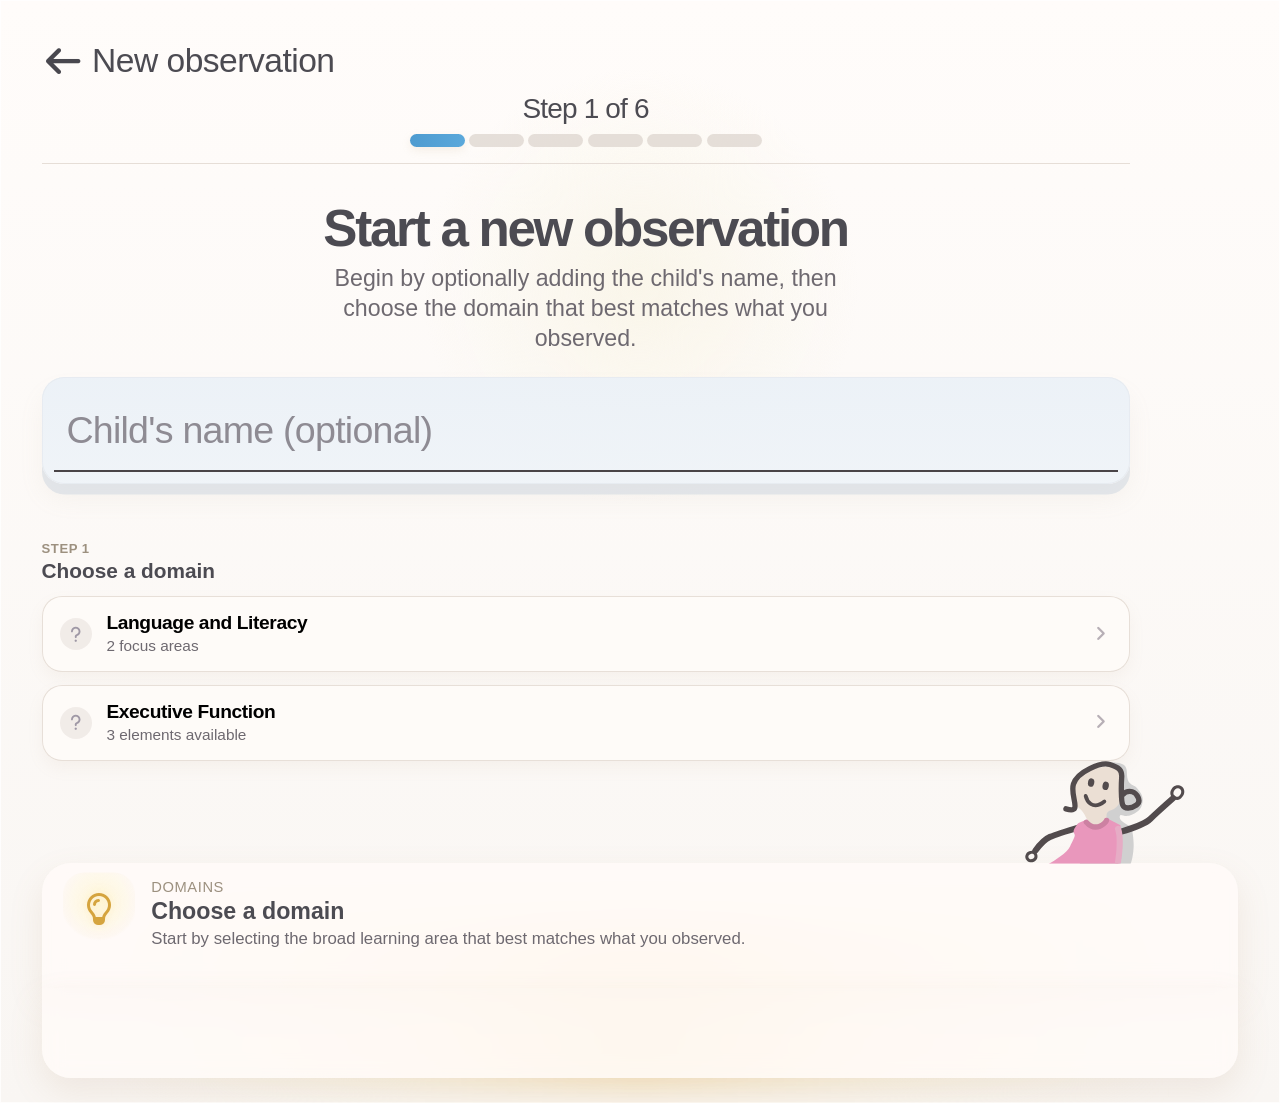
==== observation.html @ 0c77c165 "Base app and data files" ====
<!DOCTYPE html>
<html lang="en">
<head>
  <meta charset="UTF-8">
  <meta name="viewport" content="width=device-width, initial-scale=1.0">
  <title>New Observation | Kindergarten Learning Progressions Toolkit</title>
  <meta name="theme-color" content="#f9f6f3">
  <meta name="apple-mobile-web-app-capable" content="yes">
  <meta name="apple-mobile-web-app-status-bar-style" content="default">
  <meta name="apple-mobile-web-app-title" content="KLPT">
  <link rel="manifest" href="manifest.webmanifest">
  <link rel="stylesheet" href="assets/vendor/fontawesome/css/all.min.css">
  <link rel="icon" href="assets/images/klpt-logo-icon.svg" type="image/svg+xml">
  <link rel="apple-touch-icon" href="assets/images/klpt-logo-icon.svg">
  <link rel="stylesheet" href="styles.css">
</head>
<body data-page="observation" data-step="domains">
  <main class="page-shell">
    <section class="device-frame" aria-label="New observation">
      <div class="screen">
        <div class="view-stage">
          <section class="app-view app-view--observation">
            <div class="observation-shell">
              <header class="observation-topbar">
                <div class="observation-context">
                  <a class="back-button" href="index.html" aria-label="Back to home">
                    <i class="fa-solid fa-arrow-left" aria-hidden="true"></i>
                  </a>
                  <h1 class="observation-context__title" id="observation-context-title">New observation</h1>
                </div>
                <div class="observation-progress">
                  <p class="observation-progress__label" id="progress-label">Step 1 of 6</p>
                  <div class="stepper" id="stepper" aria-label="Observation progress"></div>
                </div>
              </header>

              <section class="observation-intro" aria-labelledby="placeholder-title">
                <h2 id="placeholder-title">Start a new observation</h2>
                <p id="placeholder-copy">Begin by optionally adding the child&apos;s name, then choose the domain that best matches what you observed.</p>
              </section>

              <section class="observation-placeholder" aria-labelledby="placeholder-title">

                <label class="child-name-field" for="child-name-input">
                  <input
                    class="child-name-field__input"
                    id="child-name-input"
                    name="childName"
                    type="text"
                    inputmode="text"
                    autocomplete="name"
                    placeholder="Child&apos;s name (optional)"
                  >
                </label>

                <section class="selection-group" aria-labelledby="domain-options-title">
                  <div class="selection-group__header">
                    <p class="selection-group__eyebrow">Step 1</p>
                    <h3 id="domain-options-title">Choose a domain</h3>
                  </div>
                  <div class="selection-list" id="domain-options"></div>
                </section>
              </section>
            </div>
          </section>
        </div>

        <section class="action-panel">
          <img
            class="action-panel__helper"
            src="assets/images/helper-1.svg"
            alt=""
            aria-hidden="true"
          >

          <article class="tip-card">
            <div class="tip-card__icon" aria-hidden="true">
              <i class="fa-regular fa-lightbulb"></i>
            </div>
            <div class="tip-card__content">
              <p class="tip-card__eyebrow">Helpful Tip</p>
              <p class="tip-card__title"></p>
              <p class="tip-card__body"></p>
            </div>
          </article>

          <div class="cta-wrap">
            <button class="start-button" id="next-step-button" type="button" hidden>
              <span class="start-button__tick" aria-hidden="true"><i class="fa-solid fa-check"></i></span>
              <span>Next</span>
            </button>
          </div>
        </section>
      </div>
    </section>
  </main>
  <script src="script.js"></script>
</body>
</html>
---- styles.css ----
:root {
  --bg: #f2eeeb;
  --frame: #f8f5f2;
  --frame-border: #d8d1cc;
  --surface: rgba(255, 251, 248, 0.84);
  --surface-strong: #fffaf6;
  --text: #4c4b52;
  --muted: #6e6970;
  --shadow-soft: 0 22px 48px rgba(106, 82, 61, 0.11);
  --shadow-card: 0 14px 34px rgba(169, 133, 91, 0.13);
  --shadow-lift: 0 12px 0 rgba(235, 220, 201, 0.7);
  --ring: conic-gradient(
    from 210deg,
    #2da0dd 0deg 56deg,
    #7b56af 56deg 76deg,
    #db4f96 76deg 126deg,
    #e84f57 126deg 164deg,
    #f4b54f 164deg 230deg,
    #7cbe61 230deg 284deg,
    #2da0dd 284deg 360deg
  );
  --button: linear-gradient(135deg, #4eb4a0 0%, #7acb77 50%, #98d157 100%);
  --panel-glow: radial-gradient(circle at top, rgba(251, 247, 223, 0.95), rgba(255, 251, 246, 0));
  --title-font: "Trebuchet MS", "Segoe UI", "Avenir Next", sans-serif;
}

*,
*::before,
*::after {
  box-sizing: border-box;
}

html,
body {
  margin: 0;
  min-height: 100%;
}

body {
  font-family: var(--title-font);
  background:
    radial-gradient(circle at top, rgba(255, 255, 255, 0.8), rgba(255, 255, 255, 0) 34%),
    linear-gradient(180deg, #f4f0ee 0%, #ece7e4 100%);
  color: var(--text);
}

button {
  font: inherit;
}

a {
  color: inherit;
  text-decoration: none;
}

.page-shell {
  min-height: 100vh;
  padding: 0;
}

.device-frame {
  width: 100%;
}

.screen {
  min-height: 100vh;
  padding: clamp(1.5rem, 4vw, 2.6rem);
  padding-bottom: 0;
  border-radius: 0;
  border: 0;
  background:
    radial-gradient(circle at 50% 26%, rgba(247, 242, 222, 0.55), rgba(255, 255, 255, 0) 21%),
    linear-gradient(180deg, #fffcfa 0%, #f9f6f3 100%);
  box-shadow:
    inset 0 0 0 1px rgba(255, 255, 255, 0.8);
  display: grid;
  grid-template-rows: auto auto minmax(0, 1fr) auto;
  gap: clamp(1rem, 2vw, 1.6rem);
  position: relative;
  overflow: hidden;
}

.view-stage {
  min-height: 0;
  display: grid;
}

.app-view {
  min-height: 0;
}

.app-view[hidden] {
  display: none;
}

.app-view--home {
  display: grid;
  grid-template-rows: auto minmax(0, 1fr);
  gap: clamp(1rem, 2vw, 1.35rem);
}

.app-view--observation {
  display: grid;
}

.observation-shell {
  min-height: 0;
  display: grid;
  grid-template-rows: auto auto minmax(0, 1fr);
  gap: clamp(1rem, 2.2vw, 1.45rem);
}

.observation-topbar {
  display: grid;
  grid-template-rows: auto auto;
  gap: 0.85rem;
  padding-bottom: 1rem;
  border-bottom: 1px solid rgba(228, 220, 213, 0.92);
}

.observation-context {
  display: grid;
  grid-template-columns: auto minmax(0, 1fr);
  align-items: center;
  gap: 0.8rem;
}

.observation-context__title {
  margin: 0;
  min-width: 0;
  font-size: clamp(1.4rem, 3vw, 2.1rem);
  line-height: 1.15;
  font-weight: 500;
  letter-spacing: -0.015em;
  white-space: nowrap;
  overflow: hidden;
  text-overflow: ellipsis;
}

.observation-progress {
  display: grid;
  justify-items: center;
  gap: 0.65rem;
}

.observation-progress__label {
  margin: 0;
  font-size: clamp(1.25rem, 2.4vw, 1.75rem);
  line-height: 1.05;
  font-weight: 500;
  letter-spacing: -0.03em;
}

.back-button {
  justify-self: start;
  width: 2.35rem;
  height: 2.35rem;
  display: grid;
  place-items: center;
  background: transparent;
  color: #49484f;
  font-size: 2.15rem;
  cursor: pointer;
}

.back-button i {
  display: block;
}

.observation-intro {
  display: grid;
  justify-items: center;
  text-align: center;
  gap: 0.5rem;
  padding-top: clamp(0.6rem, 1.6vw, 1rem);
}

.observation-intro h2,
.observation-intro p,
.observation-placeholder h3,
.observation-placeholder p {
  margin: 0;
}

.observation-intro h2 {
  font-size: clamp(2rem, 4.2vw, 3.2rem);
  line-height: 1.02;
  letter-spacing: -0.045em;
  font-weight: 800;
}

.observation-intro p {
  max-width: 36rem;
  font-size: clamp(1.08rem, 2vw, 1.45rem);
  line-height: 1.3;
  color: var(--muted);
}

.stepper {
  width: min(100%, 22rem);
  display: flex;
  justify-content: center;
  gap: 0.28rem;
}

.stepper__item {
  flex: 1 1 0;
}

.stepper__chip {
  display: none;
}

.stepper__line {
  height: 0.82rem;
  border-radius: 999px;
  background: rgba(221, 212, 205, 0.72);
}

.stepper__item.is-complete .stepper__line,
.stepper__item.is-active .stepper__line {
  background: var(--step-color, linear-gradient(90deg, #e9c467 0%, #f0d692 100%));
  box-shadow: 0 0.2rem 0.5rem rgba(200, 180, 145, 0.18);
}

.observation-placeholder {
  min-height: 0;
  padding: 0;
  display: grid;
  align-content: start;
  gap: 3.0rem;
}

.child-name-field {
  display: grid;
  gap: 0;
  border-radius: 1.4rem;
  padding: 0.55rem 0.75rem 0.75rem;
  background:
    linear-gradient(180deg, rgba(235, 241, 247, 0.94) 0%, rgba(238, 243, 248, 0.88) 100%);
  box-shadow:
    inset 0 0 0 1px rgba(232, 236, 241, 0.96),
    0 0.65rem 0 rgba(212, 219, 227, 0.6),
    0 0.95rem 1.5rem rgba(178, 163, 141, 0.09);
}

.child-name-field__input {
  width: 100%;
  min-height: clamp(4.2rem, 8vw, 5.4rem);
  border: 0;
  border-radius: 0;
  padding: 1rem 0.8rem 0.7rem;
  background: transparent;
  border-bottom: 2px solid rgba(65, 60, 62, 0.95);
  color: #4c4b52;
  font-size: clamp(1.55rem, 3.2vw, 2.35rem);
  font-weight: 500;
  letter-spacing: -0.02em;
}

.child-name-field__input::placeholder {
  color: #8e8b93;
  font-weight: 400;
}

.child-name-field__input:focus-visible {
  outline: 3px solid rgba(77, 155, 231, 0.25);
  outline-offset: 4px;
}

.selection-group {
  display: grid;
  margin-top: 0.65rem;
  gap: 0.85rem;
}

.selection-group__header,
.selection-group__header h3,
.selection-group__header p {
  margin: 0;
}

.selection-group__eyebrow {
  font-size: 0.82rem;
  line-height: 1.1;
  font-weight: 700;
  letter-spacing: 0.04em;
  text-transform: uppercase;
  color: #9c907f;
}

.selection-group__header h3 {
  margin-top: 0.12rem;
  font-size: clamp(1.05rem, 2vw, 1.3rem);
  line-height: 1.15;
}

.selection-list {
  display: grid;
  gap: 0.8rem;
}

.selection-option {
  width: 100%;
  border: 0;
  border-radius: 1.25rem;
  padding: 1rem 1.15rem;
  display: grid;
  grid-template-columns: auto 1fr auto;
  align-items: center;
  gap: 0.9rem;
  text-align: left;
  background: rgba(255, 252, 250, 0.84);
  box-shadow:
    inset 0 0 0 1px rgba(230, 222, 214, 0.95),
    0 0.45rem 1rem rgba(175, 151, 123, 0.08);
  cursor: pointer;
  transition: transform 120ms ease, box-shadow 120ms ease, background 120ms ease;
}

.selection-option:hover {
  transform: translateY(-1px);
}

.selection-option:focus-visible {
  outline: 3px solid rgba(77, 155, 231, 0.35);
  outline-offset: 2px;
}

.selection-option.is-selected {
  background: rgba(246, 242, 255, 0.96);
  box-shadow:
    inset 0 0 0 2px rgba(156, 149, 231, 0.38),
    0 0.65rem 1.2rem rgba(144, 130, 210, 0.16);
}

.selection-option__mark {
  width: 2rem;
  height: 2rem;
  border-radius: 50%;
  display: grid;
  place-items: center;
  color: #9f98a5;
  background: rgba(238, 233, 229, 0.85);
  font-size: 0.95rem;
}

.selection-option.is-selected .selection-option__mark {
  color: #7dba62;
  background: rgba(255, 255, 255, 0.96);
}

.selection-option__content {
  min-width: 0;
  display: grid;
  gap: 0.12rem;
}

.selection-option__title,
.selection-option__hint {
  margin: 0;
}

.selection-option__title {
  font-size: clamp(1rem, 1.8vw, 1.2rem);
  line-height: 1.15;
  font-weight: 800;
  letter-spacing: -0.02em;
}

.selection-option__hint {
  font-size: clamp(0.84rem, 1.25vw, 0.96rem);
  line-height: 1.3;
  color: var(--muted);
}

.selection-option__chevron {
  color: #b7afb6;
  font-size: 1.1rem;
}

.topbar {
  display: flex;
  align-items: flex-start;
  justify-content: space-between;
  gap: 1rem;
}

.brand {
  display: flex;
  align-items: flex-start;
  gap: clamp(0.9rem, 2vw, 1.3rem);
}

.brand__logo {
  width: clamp(4.5rem, 10vw, 6rem);
  height: auto;
  flex: 0 0 auto;
}

.brand__copy {
  padding-top: 0.15rem;
}

.brand__copy h1,
.brand__site-link,
.hero__text h2,
.hero__text p,
.tip-card__eyebrow,
.tip-card__title,
.tip-card__body {
  margin: 0;
}

.brand__copy h1 {
  font-size: clamp(1rem, 2.2vw, 1.72rem);
  line-height: 1.1;
  font-weight: 700;
  letter-spacing: -0.02em;
  white-space: nowrap;
  overflow: hidden;
  text-overflow: ellipsis;
  color: #504e56;
}

.brand__site-link {
  display: inline-block;
  margin-top: 0.28rem;
  font-size: clamp(0.84rem, 1.5vw, 1.05rem);
  color: #5e7389;
  text-decoration: underline;
  text-underline-offset: 0.14em;
}

.menu-button {
  width: 3rem;
  height: 3rem;
  border: 0;
  border-radius: 1rem;
  display: inline-grid;
  place-items: center;
  background: rgba(241, 233, 227, 0.95);
  box-shadow: inset 0 -2px 0 rgba(223, 212, 202, 0.65);
  cursor: pointer;
  color: #777176;
  font-size: 1.15rem;
}

.menu-button i {
  line-height: 1;
}

.hero {
  display: grid;
  align-content: center;
  justify-items: center;
  gap: clamp(0.9rem, 2vw, 1.4rem);
  text-align: center;
  padding-inline: clamp(0.5rem, 4vw, 3rem);
}

.hero__orb {
  position: relative;
  width: clamp(10rem, 24vw, 13rem);
  aspect-ratio: 1;
  border: 0;
  padding: 0;
  background: transparent;
  cursor: pointer;
  filter: drop-shadow(0 16px 22px rgba(174, 146, 103, 0.18));
}

.hero__logo-circle {
  width: 92%;
  height: 92%;
  display: block;
  margin: 4%;
}

.hero__core {
  position: absolute;
  inset: 0;
  display: grid;
  place-items: center;
  z-index: 1;
}

.hero__core i {
  display: inline-block;
  color: #76b15e;
  font-size: clamp(3rem, 6vw, 4.6rem);
  filter: drop-shadow(0 0.35rem 0 rgba(124, 168, 101, 0.15)) drop-shadow(0 0.7rem 1rem rgba(151, 179, 118, 0.24));
  box-shadow:
    none;
}

.hero__orb:hover {
  transform: translateY(-1px);
}

.hero__orb:focus-visible {
  outline: 3px solid rgba(77, 155, 231, 0.5);
  outline-offset: 4px;
  border-radius: 50%;
}

.hero__text h2 {
  font-size: clamp(1.65rem, 3.8vw, 2.5rem);
  line-height: 1.02;
  letter-spacing: -0.045em;
  font-weight: 800;
}

.hero__text p {
  margin-top: 0.4rem;
  font-size: clamp(0.98rem, 1.8vw, 1.25rem);
  color: var(--muted);
}

.sessions {
  min-height: 0;
  display: grid;
  grid-template-rows: auto minmax(0, 1fr);
  gap: 0.75rem;
}

.sessions__header h3 {
  margin: 0;
  font-size: clamp(1.35rem, 2.7vw, 2rem);
  line-height: 1.05;
  letter-spacing: -0.03em;
}

.sessions__list {
  min-height: 0;
  display: grid;
  grid-template-rows: repeat(5, minmax(0, 1fr));
  gap: clamp(0.5rem, 1vw, 0.75rem);
}

.session-empty {
  border-radius: 1.4rem;
  padding: 1rem 1.1rem;
  font-size: clamp(0.92rem, 1.5vw, 1.05rem);
  line-height: 1.4;
  color: var(--muted);
  background: rgba(255, 251, 248, 0.72);
  box-shadow: inset 0 0 0 1px rgba(240, 233, 226, 0.95);
}

.session-card {
  width: 100%;
  min-height: 0;
  border-radius: 1.7rem;
  display: grid;
  grid-template-columns: 1fr auto;
  align-items: center;
  gap: clamp(0.55rem, 1vw, 0.8rem);
  padding-right: clamp(0.7rem, 1.1vw, 0.95rem);
  background: rgba(255, 251, 248, 0.88);
  box-shadow:
    inset 0 0 0 1px rgba(240, 233, 226, 0.95),
    0 0.4rem 1.1rem rgba(169, 133, 91, 0.08);
}

.session-card__main {
  border: 0;
  border-radius: 1.7rem;
  padding: clamp(0.8rem, 1.5vw, 1rem) clamp(1rem, 2vw, 1.35rem);
  display: grid;
  grid-template-columns: auto 1fr auto;
  align-items: center;
  gap: clamp(0.85rem, 1.5vw, 1.2rem);
  text-align: left;
  background: transparent;
  cursor: pointer;
  min-width: 0;
}

.session-card__delete {
  width: clamp(2rem, 3.5vw, 2.2rem);
  height: clamp(2rem, 3.5vw, 2.2rem);
  border: 0;
  border-radius: 50%;
  background: rgba(255, 236, 236, 0.95);
  color: #dd5b5b;
  display: grid;
  place-items: center;
  cursor: pointer;
  box-shadow: inset 0 0 0 1px rgba(229, 157, 157, 0.55);
}

.session-card__delete i {
  font-size: clamp(0.72rem, 1.2vw, 0.85rem);
}

.session-card__avatar {
  width: clamp(3.55rem, 6.8vw, 4.35rem);
  aspect-ratio: 1;
  border-radius: 50%;
  position: relative;
  overflow: hidden;
  background-color: rgba(255, 248, 239, 0.9);
  box-shadow:
    inset 0 0 0 0.15rem rgba(255, 255, 255, 0.8),
    0 0.25rem 0.8rem rgba(185, 152, 114, 0.14);
}

.session-card__avatar::before {
  content: "";
  position: absolute;
  width: calc(1024px * var(--avatar-scale, 0.38));
  height: calc(1536px * var(--avatar-scale, 0.38));
  left: calc(50% - ((150px + (var(--avatar-col) * 256px)) * var(--avatar-scale, 0.38)));
  top: calc(50% - ((180px + (var(--avatar-row) * 307.2px)) * var(--avatar-scale, 0.38)));
  background-image: url("assets/images/abc-chart.png");
  background-repeat: no-repeat;
  background-size: 100% 100%;
}

.session-card__body {
  min-width: 0;
  display: grid;
  gap: 0.18rem;
}

.session-card__title,
.session-card__meta {
  display: block;
  min-width: 0;
  overflow: hidden;
  text-overflow: ellipsis;
  white-space: nowrap;
}

.session-card__title {
  font-size: clamp(1.05rem, 2vw, 1.4rem);
  font-weight: 800;
  letter-spacing: -0.02em;
}

.session-card__meta {
  font-size: clamp(0.9rem, 1.4vw, 1.08rem);
  color: var(--muted);
}

.session-card__chevron {
  color: #b6aeb4;
  font-size: clamp(1.35rem, 2.5vw, 2rem);
}

.session-card:hover {
  transform: translateY(-1px);
}

.session-card__main:focus-visible,
.session-card__delete:focus-visible {
  outline: 3px solid rgba(77, 155, 231, 0.45);
  outline-offset: 2px;
}

.delete-session-modal {
  position: fixed;
  inset: 0;
  z-index: 60;
  display: grid;
  place-items: center;
  padding: clamp(1rem, 4vw, 2rem);
}

.delete-session-modal__backdrop {
  position: absolute;
  inset: 0;
  background: rgba(63, 53, 46, 0.34);
  backdrop-filter: blur(1.5px);
}

.delete-session-modal__panel {
  position: relative;
  z-index: 1;
  width: min(100%, 46rem);
  border-radius: 0.8rem;
  border: 4px solid rgba(133, 132, 132, 0.8);
  background: rgba(250, 246, 243, 0.98);
  box-shadow: 0 1rem 2rem rgba(61, 53, 47, 0.2);
  padding: clamp(1rem, 2vw, 1.35rem) clamp(1rem, 3vw, 1.6rem);
}

.delete-session-modal__header {
  display: grid;
  grid-template-columns: auto 1fr;
  align-items: center;
  gap: 0.9rem;
}

.delete-session-modal__avatar {
  width: clamp(3rem, 7vw, 4rem);
}

.delete-session-modal__copy h3,
.delete-session-modal__copy p {
  margin: 0;
}

.delete-session-modal__copy h3 {
  font-size: clamp(1.5rem, 4.2vw, 3rem);
  font-weight: 500;
  letter-spacing: -0.02em;
  color: #222228;
}

.delete-session-modal__copy p {
  margin-top: 0.15rem;
  font-size: clamp(1rem, 2vw, 1.7rem);
  color: #34333a;
}

.delete-session-modal__actions {
  margin-top: clamp(0.9rem, 1.8vw, 1.3rem);
  display: grid;
  grid-template-columns: repeat(2, minmax(0, 1fr));
  gap: 0.8rem;
}

.delete-session-modal__actions button {
  border: 0;
  background: transparent;
  font-size: clamp(1.8rem, 4vw, 3.2rem);
  line-height: 1;
  padding: 0.4rem 0.2rem 0.25rem;
  cursor: pointer;
  border-radius: 0.6rem;
}

.delete-session-modal__keep {
  color: #108b33;
}

.delete-session-modal__delete {
  color: #ce0d0d;
}

.delete-session-modal__actions button:focus-visible {
  outline: 3px solid rgba(77, 155, 231, 0.45);
  outline-offset: 2px;
}

.action-panel {
  --tip-top-offset: 4.2rem;
  position: relative;
  display: grid;
  gap: 0;
  align-self: end;
  padding-top: var(--tip-top-offset);
}

.action-panel::before {
  content: "";
  position: absolute;
  left: 50%;
  bottom: -0.5rem;
  width: 100vw;
  height: 10.5rem;
  background:
    radial-gradient(circle at 50% 100%, rgba(248, 223, 170, 0.8), rgba(251, 240, 211, 0.72) 35%, rgba(255, 251, 246, 0) 78%);
  filter: blur(18px);
  transform: translateX(-50%);
  z-index: 0;
}

.action-panel__helper {
  position: absolute;
  right: clamp(1.2rem, 3vw, 2.7rem);
  top: var(--tip-top-offset);
  transform: translateY(-100%);
  width: clamp(7.5rem, 18vw, 10rem);
  height: auto;
  z-index: 3;
}

.tip-card,
.cta-wrap {
  position: relative;
  z-index: 1;
  background: var(--surface);
  backdrop-filter: blur(10px);
  box-shadow: var(--shadow-card);
}

.tip-card {
  border-radius: 1.8rem;
  display: grid;
  grid-template-columns: auto 1fr;
  gap: 1rem;
  align-items: start;
  padding: clamp(1rem, 2vw, 1.35rem);
  padding-top: clamp(0.8rem, 1.6vw, 1rem);
  padding-bottom: clamp(1.2rem, 2vw, 1.5rem);
  box-shadow: var(--shadow-card);
}

.tip-card__icon {
  width: 4.5rem;
  height: 4.5rem;
  border-radius: 1.3rem;
  display: grid;
  place-items: center;
  align-self: start;
  transform: translateY(-0.4rem);
  background:
    radial-gradient(circle at 50% 40%, rgba(255, 247, 213, 0.9), rgba(249, 240, 219, 0.2) 65%, transparent 70%);
  color: #d5a43e;
  font-size: 2rem;
}

.tip-card__icon i {
  filter: drop-shadow(0 0 0.28rem rgba(251, 224, 167, 0.55));
}

.tip-card__content {
  min-width: 0;
  min-height: 3.6rem;
  display: flex;
  flex-direction: column;
  gap: 0.15rem;
  align-items: flex-start;
}

.tip-card__eyebrow {
  font-size: clamp(0.8rem, 1.2vw, 0.92rem);
  line-height: 1.1;
  letter-spacing: 0.04em;
  text-transform: uppercase;
  color: #9c907f;
}

.tip-card__title {
  font-size: clamp(1rem, 2.1vw, 1.45rem);
  line-height: 1.2;
  min-height: 1.2em;
  font-weight: 800;
}

.tip-card__body {
  font-size: clamp(0.9rem, 1.4vw, 1.05rem);
  line-height: 1.35;
  color: var(--muted);
}

.cta-wrap {
  display: none;
  border-radius: 0 0 1.8rem 1.8rem;
}

body[data-page="observation"] .cta-wrap {
  display: flex;
  justify-content: flex-end;
  align-items: center;
  min-height: 5.6rem;
  padding: 0.85rem 1rem 1.1rem;
}

body[data-page="observation"] .tip-card {
  border-radius: 1.8rem 1.8rem 0 0;
}

body[data-page="observation"] .start-button[hidden] {
  display: none;
}

body[data-page="observation"] .start-button {
  min-width: min(100%, 16.5rem);
  padding: 0.9rem 1.6rem;
  display: inline-flex;
}

body.is-home-empty .action-panel {
  --tip-top-offset: clamp(5rem, 12vh, 7rem);
  min-height: clamp(18rem, 42vh, 26rem);
}

body.is-home-empty .tip-card {
  min-height: clamp(14rem, 32vh, 20rem);
  align-content: start;
  padding: clamp(1.2rem, 2.6vw, 1.9rem);
  grid-template-columns: auto minmax(0, 1fr);
}

body.is-home-empty .tip-card__icon {
  width: clamp(4.8rem, 9vw, 6rem);
  height: clamp(4.8rem, 9vw, 6rem);
  font-size: clamp(2rem, 3.8vw, 2.8rem);
}

body.is-home-empty .tip-card__title {
  font-size: clamp(1.2rem, 2.8vw, 1.9rem);
}

body.is-home-empty .tip-card__body {
  font-size: clamp(0.98rem, 1.8vw, 1.2rem);
  max-width: 56ch;
}

body.is-home-empty .sessions {
  display: none;
}

body.is-home-empty .sessions__list {
  grid-template-rows: minmax(0, 1fr);
}

.start-button {
  min-width: min(100%, 24rem);
  padding: 1rem 2rem;
  border: 0;
  border-radius: 999px;
  display: inline-flex;
  align-items: center;
  justify-content: center;
  gap: 1rem;
  background: var(--button);
  color: white;
  font-size: clamp(1.35rem, 2.6vw, 2rem);
  font-weight: 800;
  box-shadow:
    inset 0 -0.2rem 0 rgba(59, 112, 82, 0.18),
    0 0.85rem 0 rgba(174, 184, 178, 0.55),
    0 1.35rem 1.8rem rgba(121, 170, 123, 0.28);
  cursor: pointer;
}

.start-button__tick {
  width: 2.65rem;
  height: 2.65rem;
  border-radius: 50%;
  display: inline-grid;
  place-items: center;
  font-size: 0;
  background: rgba(255, 252, 247, 0.92);
  color: #86bb61;
  box-shadow: 0 0.3rem 0.8rem rgba(92, 149, 88, 0.18);
}

.start-button__tick i {
  line-height: 1;
}

.start-button:hover {
  transform: translateY(-1px);
}

.start-button:focus-visible,
.menu-button:focus-visible {
  outline: 3px solid rgba(77, 155, 231, 0.5);
  outline-offset: 3px;
}

@media (min-width: 900px) {
  .screen {
    min-height: 100vh;
    grid-template-rows: auto 1fr auto;
  }

  .hero {
    grid-template-columns: minmax(11rem, 14rem) minmax(18rem, 1fr);
    align-items: center;
    justify-items: stretch;
    text-align: left;
    padding-inline: clamp(1rem, 3vw, 2.5rem);
  }

  .hero__text {
    max-width: 32rem;
  }

  .observation-shell {
    max-width: 68rem;
  }

  .sessions__list {
    gap: 0.65rem;
  }

  .action-panel {
    --tip-top-offset: 4.8rem;
  }

  .tip-card {
    min-height: 7.8rem;
  }

  .action-panel__helper {
    right: clamp(1.8rem, 4vw, 3.2rem);
    width: clamp(8rem, 14vw, 10.5rem);
  }
}

@media (max-width: 699px) {
  .screen {
    min-height: 100vh;
    padding: 0.95rem;
    padding-bottom: 0;
  }

  .brand {
    gap: 0.7rem;
  }

  .brand__logo {
    width: 3.4rem;
  }

  .menu-button {
    width: 2.6rem;
    height: 2.6rem;
  }

  .hero__orb {
    width: min(42vw, 8.75rem);
  }

  .hero__text h2 {
    font-size: 1.45rem;
  }

  .hero__text p {
    font-size: 0.92rem;
  }

  .sessions__header h3 {
    font-size: 1.3rem;
  }

  .back-button {
    width: 2.1rem;
    height: 2.1rem;
    font-size: 1.8rem;
  }

  .observation-context__title {
    font-size: 1.1rem;
  }

  .stepper {
    width: min(100%, 18rem);
  }

  .observation-progress__label {
    font-size: 1.15rem;
  }

  .observation-intro h2 {
    font-size: 1.75rem;
  }

  .observation-intro p {
    font-size: 0.98rem;
  }

  .child-name-field__input {
    min-height: 3.8rem;
    padding: 0.85rem 1rem 0.55rem;
    font-size: 1.15rem;
    border-bottom-width: 2px;
  }

  .selection-option {
    padding: 0.9rem 0.95rem;
    gap: 0.75rem;
  }

  .selection-option__mark {
    width: 1.75rem;
    height: 1.75rem;
  }

  .sessions__list {
    gap: 0.45rem;
  }

  .session-card {
    border-radius: 1.3rem;
    gap: 0.75rem;
    padding-right: 0.6rem;
  }

  .session-card__main {
    padding: 0.72rem 0.9rem;
  }

  .session-card__avatar {
    width: 3.15rem;
  }

  .session-card__avatar::before {
    --avatar-scale: 0.34;
  }

  .session-card__title {
    font-size: 0.98rem;
  }

  .session-card__meta {
    font-size: 0.84rem;
  }

  .session-card__delete {
    width: 1.9rem;
    height: 1.9rem;
  }

  .action-panel {
    --tip-top-offset: 2.8rem;
  }

  .action-panel__helper {
    width: 6.4rem;
    right: 0.6rem;
  }

  .tip-card {
    gap: 0.75rem;
    grid-template-columns: auto 1fr;
    padding: 0.9rem;
    border-radius: 1.4rem 1.4rem 0 0;
  }

  .tip-card__icon {
    width: 3.5rem;
    height: 3.5rem;
  }

}
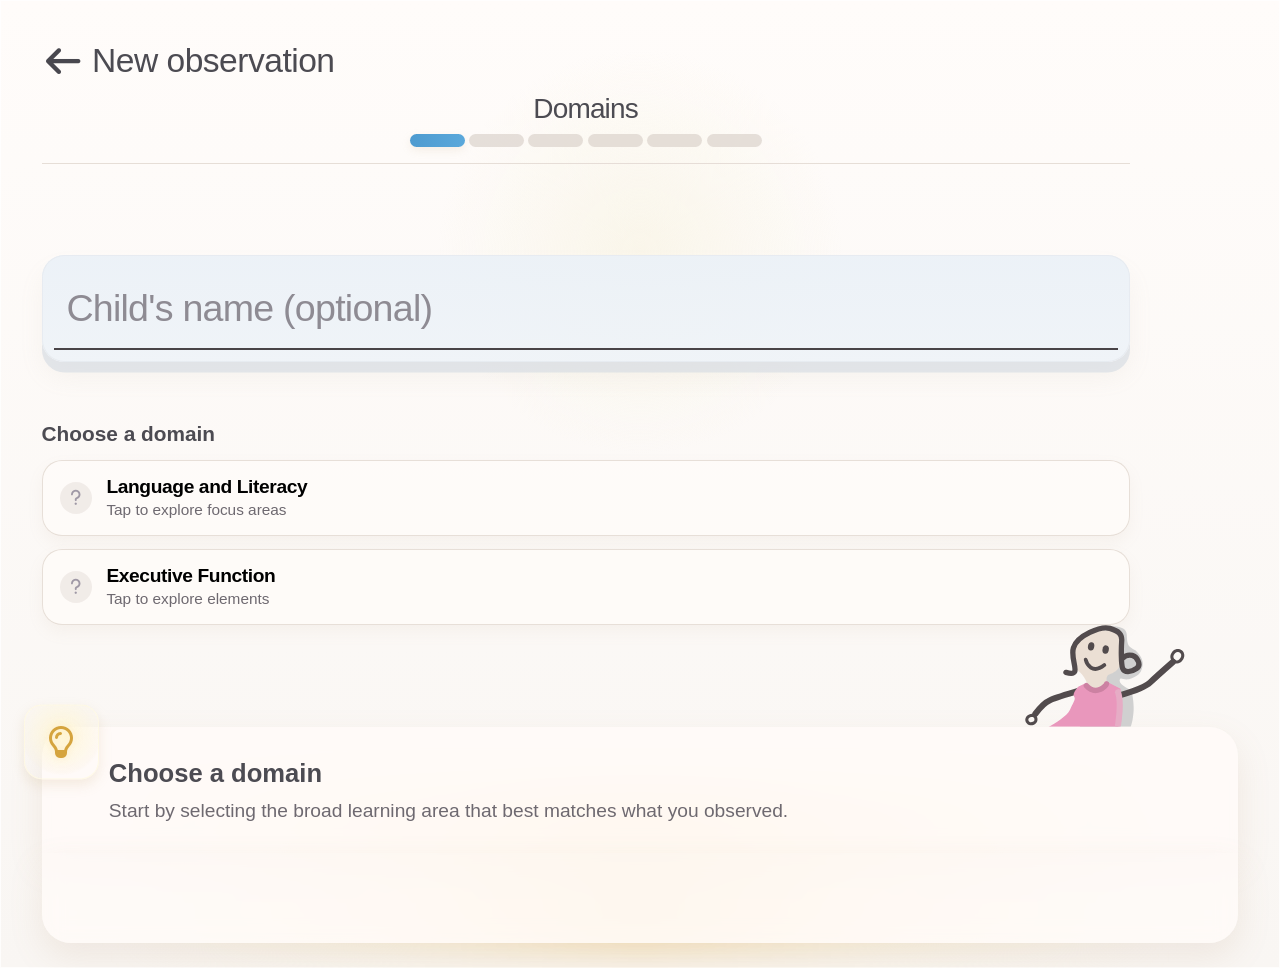
==== commit a0811978: "Added behaviours" ====
--- a/observation.html
+++ b/observation.html
@@ -23,23 +23,22 @@
             <div class="observation-shell">
               <header class="observation-topbar">
                 <div class="observation-context">
-                  <a class="back-button" href="index.html" aria-label="Back to home">
+                  <button class="back-button" id="observation-back-button" type="button" aria-label="Go back">
                     <i class="fa-solid fa-arrow-left" aria-hidden="true"></i>
-                  </a>
+                  </button>
                   <h1 class="observation-context__title" id="observation-context-title">New observation</h1>
                 </div>
                 <div class="observation-progress">
-                  <p class="observation-progress__label" id="progress-label">Step 1 of 6</p>
+                  <p class="observation-progress__label" id="progress-label">Step</p>
                   <div class="stepper" id="stepper" aria-label="Observation progress"></div>
                 </div>
               </header>
 
-              <section class="observation-intro" aria-labelledby="placeholder-title">
-                <h2 id="placeholder-title">Start a new observation</h2>
-                <p id="placeholder-copy">Begin by optionally adding the child&apos;s name, then choose the domain that best matches what you observed.</p>
+              <section class="observation-intro" aria-label="Observation path">
+                <div class="observation-breadcrumbs" id="observation-breadcrumbs"></div>
               </section>
 
-              <section class="observation-placeholder" aria-labelledby="placeholder-title">
+              <section class="observation-placeholder" aria-labelledby="domain-options-title">
 
                 <label class="child-name-field" for="child-name-input">
                   <input
@@ -55,7 +54,6 @@
 
                 <section class="selection-group" aria-labelledby="domain-options-title">
                   <div class="selection-group__header">
-                    <p class="selection-group__eyebrow">Step 1</p>
                     <h3 id="domain-options-title">Choose a domain</h3>
                   </div>
                   <div class="selection-list" id="domain-options"></div>
@@ -86,7 +84,6 @@
 
           <div class="cta-wrap">
             <button class="start-button" id="next-step-button" type="button" hidden>
-              <span class="start-button__tick" aria-hidden="true"><i class="fa-solid fa-check"></i></span>
               <span>Next</span>
             </button>
           </div>
--- a/styles.css
+++ b/styles.css
@@ -155,6 +155,8 @@
   justify-self: start;
   width: 2.35rem;
   height: 2.35rem;
+  border: 0;
+  padding: 0;
   display: grid;
   place-items: center;
   background: transparent;
@@ -168,11 +170,9 @@
 }
 
 .observation-intro {
-  display: grid;
-  justify-items: center;
-  text-align: center;
-  gap: 0.5rem;
-  padding-top: clamp(0.6rem, 1.6vw, 1rem);
+  display: flex;
+  justify-content: center;
+  padding-top: clamp(0.25rem, 0.9vw, 0.5rem);
 }
 
 .observation-intro h2,
@@ -196,6 +196,33 @@
   color: var(--muted);
 }
 
+.observation-breadcrumbs {
+  min-height: 2.3rem;
+  width: 100%;
+  display: flex;
+  flex-wrap: wrap;
+  justify-content: center;
+  gap: 0.45rem;
+}
+
+.observation-breadcrumb {
+  display: inline-flex;
+  align-items: center;
+  max-width: min(100%, 24rem);
+  padding: 0.38rem 0.78rem;
+  border-radius: 999px;
+  background: var(--chip-bg, linear-gradient(90deg, #4e9bd0 0%, #5aa8db 100%));
+  color: #fff;
+  font-size: clamp(0.8rem, 1.3vw, 0.95rem);
+  line-height: 1.2;
+  font-weight: 700;
+  letter-spacing: 0.01em;
+  white-space: nowrap;
+  overflow: hidden;
+  text-overflow: ellipsis;
+  box-shadow: 0 0.35rem 0.8rem rgba(104, 99, 101, 0.16);
+}
+
 .stepper {
   width: min(100%, 22rem);
   display: flex;
@@ -242,6 +269,10 @@
     inset 0 0 0 1px rgba(232, 236, 241, 0.96),
     0 0.65rem 0 rgba(212, 219, 227, 0.6),
     0 0.95rem 1.5rem rgba(178, 163, 141, 0.09);
+}
+
+.child-name-field[hidden] {
+  display: none !important;
 }
 
 .child-name-field__input {
@@ -300,13 +331,158 @@
   gap: 0.8rem;
 }
 
+.behaviour-carousel {
+  display: grid;
+  grid-template-columns: auto minmax(0, 1fr) auto;
+  align-items: center;
+  gap: 0.5rem;
+}
+
+.behaviour-carousel__nav {
+  width: 2.35rem;
+  height: 2.35rem;
+  border: 0;
+  border-radius: 50%;
+  background: rgba(243, 236, 231, 0.95);
+  color: #7f7680;
+  display: grid;
+  place-items: center;
+  font-size: 1.1rem;
+  cursor: pointer;
+  box-shadow:
+    inset 0 -2px 0 rgba(221, 206, 195, 0.65),
+    0 0.35rem 0.8rem rgba(167, 145, 120, 0.11);
+}
+
+.behaviour-carousel__nav:focus-visible,
+.behaviour-card__select:focus-visible {
+  outline: 3px solid rgba(77, 155, 231, 0.35);
+  outline-offset: 2px;
+}
+
+.behaviour-carousel__viewport {
+  min-width: 0;
+  overflow: hidden;
+}
+
+.behaviour-carousel__track {
+  display: flex;
+  width: 166.6667%;
+  align-items: stretch;
+  transform: translateX(-20%);
+  transition: transform 260ms ease;
+  will-change: transform;
+}
+
+.behaviour-carousel__track.is-slide-prev {
+  transform: translateX(0%);
+}
+
+.behaviour-carousel__track.is-slide-next {
+  transform: translateX(-40%);
+}
+
+.behaviour-carousel__item {
+  min-width: 0;
+  flex: 0 0 20%;
+  padding: 0 0.28rem;
+}
+
+.behaviour-carousel__item--far-prev,
+.behaviour-carousel__item--far-next {
+  visibility: hidden;
+}
+
+.behaviour-card {
+  border-radius: 1.45rem;
+  height: 10.5rem;
+  padding: 0.72rem 0.7rem 0.78rem;
+  background: rgba(255, 252, 249, 0.92);
+  box-shadow:
+    inset 0 0 0 1px rgba(231, 223, 215, 0.98),
+    0 0.65rem 1.2rem rgba(171, 145, 118, 0.1);
+  display: grid;
+  grid-template-rows: 1fr auto;
+  align-content: start;
+  gap: 0.35rem;
+  transform: scale(0.95);
+  opacity: 0.86;
+  transition: transform 180ms ease, opacity 180ms ease, box-shadow 180ms ease;
+}
+
+.behaviour-carousel__item--active .behaviour-card {
+  transform: scale(1);
+  opacity: 1;
+  box-shadow:
+    inset 0 0 0 1px rgba(231, 223, 215, 0.98),
+    0 0.9rem 1.35rem rgba(171, 145, 118, 0.16);
+}
+
+.behaviour-card.is-pinned {
+  box-shadow:
+    inset 0 0 0 2px rgba(109, 189, 107, 0.55),
+    0 0.7rem 1.2rem rgba(120, 173, 112, 0.2);
+}
+
+.behaviour-card h4,
+.behaviour-card__description {
+  margin: 0;
+}
+
+.behaviour-card h4 {
+  font-size: clamp(0.82rem, 1.35vw, 1rem);
+  line-height: 1.25;
+  letter-spacing: -0.015em;
+}
+
+.behaviour-card__description {
+  font-size: clamp(0.74rem, 1.2vw, 0.88rem);
+  line-height: 1.32;
+  color: #5f5960;
+  display: -webkit-box;
+  -webkit-line-clamp: 4;
+  -webkit-box-orient: vertical;
+  overflow: hidden;
+}
+
+.behaviour-card__select {
+  justify-self: start;
+  margin-top: 0.12rem;
+  border: 0;
+  width: 1.85rem;
+  height: 1.85rem;
+  border-radius: 50%;
+  padding: 0;
+  background: rgba(239, 233, 226, 0.96);
+  color: #8b8186;
+  cursor: pointer;
+  box-shadow:
+    inset 0 -0.1rem 0 rgba(198, 183, 168, 0.35),
+    0 0.28rem 0.55rem rgba(152, 131, 108, 0.16);
+  display: grid;
+  place-items: center;
+}
+
+.behaviour-card__select i {
+  font-size: 0.76rem;
+  line-height: 1;
+}
+
+.behaviour-card__select.is-selected {
+  background: #6bba66;
+  color: #fff;
+  box-shadow:
+    inset 0 -0.1rem 0 rgba(58, 106, 78, 0.24),
+    0 0.32rem 0.7rem rgba(99, 152, 99, 0.22);
+}
+
 .selection-option {
   width: 100%;
   border: 0;
   border-radius: 1.25rem;
   padding: 1rem 1.15rem;
   display: grid;
-  grid-template-columns: auto 1fr auto;
+  grid-template-columns: auto 1fr;
   align-items: center;
   gap: 0.9rem;
   text-align: left;
@@ -790,13 +966,14 @@
 .tip-card {
   border-radius: 1.8rem;
   display: grid;
-  grid-template-columns: auto 1fr;
-  gap: 1rem;
+  grid-template-columns: 1fr;
+  gap: 0.55rem;
   align-items: start;
   padding: clamp(1rem, 2vw, 1.35rem);
   padding-top: clamp(0.8rem, 1.6vw, 1rem);
   padding-bottom: clamp(1.2rem, 2vw, 1.5rem);
   box-shadow: var(--shadow-card);
+  overflow: visible;
 }
 
 .tip-card__icon {
@@ -862,6 +1039,42 @@
 
 body[data-page="observation"] .tip-card {
   border-radius: 1.8rem 1.8rem 0 0;
+  padding: clamp(1.2rem, 2.2vw, 1.7rem);
+  padding-top: clamp(1.35rem, 2.5vw, 1.9rem);
+  padding-left: clamp(2.9rem, 6vw, 4.2rem);
+  gap: 0.45rem;
+}
+
+body[data-page="observation"] .tip-card__icon {
+  position: absolute;
+  top: 0;
+  left: 0;
+  width: clamp(3.7rem, 7vw, 4.7rem);
+  height: clamp(3.7rem, 7vw, 4.7rem);
+  transform: translate(-24%, -30%);
+  border-radius: 1.15rem;
+  box-shadow:
+    0 0.35rem 0.8rem rgba(200, 170, 120, 0.2),
+    inset 0 0 0 1px rgba(255, 249, 226, 0.8);
+}
+
+body[data-page="observation"] .tip-card__content {
+  min-height: 0;
+  gap: 0.35rem;
+}
+
+body[data-page="observation"] .tip-card__eyebrow {
+  display: none;
+}
+
+body[data-page="observation"] .tip-card__title {
+  font-size: clamp(1.18rem, 2.3vw, 1.6rem);
+  line-height: 1.28;
+}
+
+body[data-page="observation"] .tip-card__body {
+  font-size: clamp(1rem, 1.75vw, 1.2rem);
+  line-height: 1.58;
 }
 
 body[data-page="observation"] .start-button[hidden] {
@@ -872,6 +1085,9 @@
   min-width: min(100%, 16.5rem);
   padding: 0.9rem 1.6rem;
   display: inline-flex;
+  justify-content: center;
+  gap: 0;
+  text-align: center;
 }
 
 body.is-home-empty .action-panel {
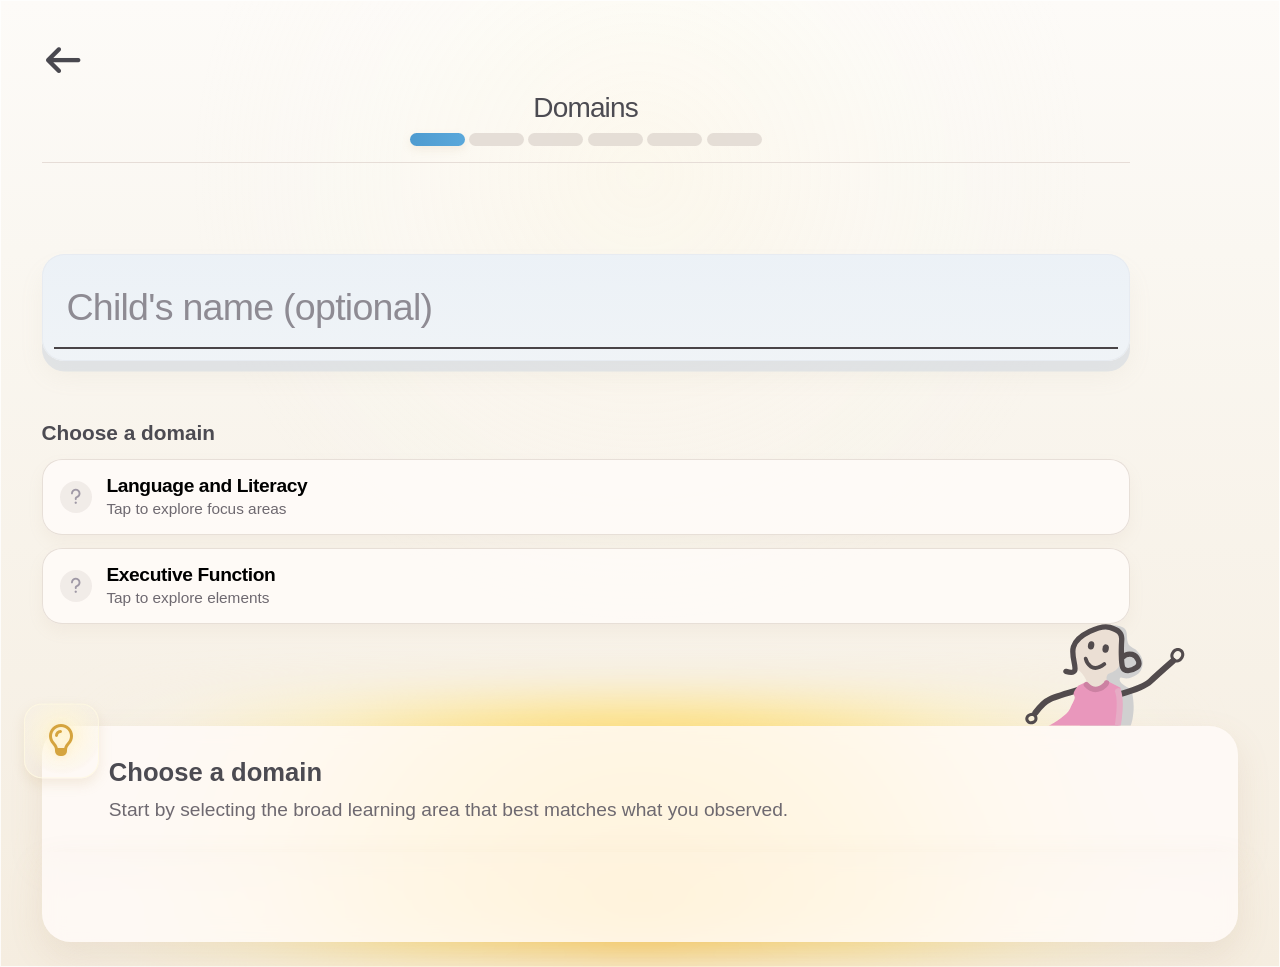
==== commit bb787afb: "Added save state" ====
--- a/observation.html
+++ b/observation.html
@@ -26,7 +26,6 @@
                   <button class="back-button" id="observation-back-button" type="button" aria-label="Go back">
                     <i class="fa-solid fa-arrow-left" aria-hidden="true"></i>
                   </button>
-                  <h1 class="observation-context__title" id="observation-context-title">New observation</h1>
                 </div>
                 <div class="observation-progress">
                   <p class="observation-progress__label" id="progress-label">Step</p>
--- a/styles.css
+++ b/styles.css
@@ -20,7 +20,7 @@
     #2da0dd 284deg 360deg
   );
   --button: linear-gradient(135deg, #4eb4a0 0%, #7acb77 50%, #98d157 100%);
-  --panel-glow: radial-gradient(circle at top, rgba(251, 247, 223, 0.95), rgba(255, 251, 246, 0));
+  --panel-glow: radial-gradient(circle at top, rgba(255, 228, 118, 1), rgba(255, 242, 186, 0.48) 54%, rgba(255, 251, 246, 0));
   --title-font: "Trebuchet MS", "Segoe UI", "Avenir Next", sans-serif;
 }
 
@@ -39,8 +39,8 @@
 body {
   font-family: var(--title-font);
   background:
-    radial-gradient(circle at top, rgba(255, 255, 255, 0.8), rgba(255, 255, 255, 0) 34%),
-    linear-gradient(180deg, #f4f0ee 0%, #ece7e4 100%);
+    radial-gradient(circle at 50% -18%, rgba(255, 245, 212, 0.28), rgba(255, 249, 235, 0.12) 34%, rgba(255, 255, 255, 0) 62%),
+    linear-gradient(180deg, #f3efea 0%, #f1ede9 38%, #ece7e4 100%);
   color: var(--text);
 }
 
@@ -69,8 +69,8 @@
   border-radius: 0;
   border: 0;
   background:
-    radial-gradient(circle at 50% 26%, rgba(247, 242, 222, 0.55), rgba(255, 255, 255, 0) 21%),
-    linear-gradient(180deg, #fffcfa 0%, #f9f6f3 100%);
+    radial-gradient(circle at 50% 18%, rgba(255, 247, 214, 0.22), rgba(255, 251, 238, 0.12) 24%, rgba(255, 255, 255, 0) 44%),
+    linear-gradient(180deg, #fdfbf8 0%, #faf7f1 26%, #f5ede0 100%);
   box-shadow:
     inset 0 0 0 1px rgba(255, 255, 255, 0.8);
   display: grid;
@@ -119,10 +119,9 @@
 }
 
 .observation-context {
-  display: grid;
-  grid-template-columns: auto minmax(0, 1fr);
+  display: flex;
   align-items: center;
-  gap: 0.8rem;
+  min-height: 2.35rem;
 }
 
 .observation-context__title {
@@ -936,10 +935,10 @@
   left: 50%;
   bottom: -0.5rem;
   width: 100vw;
-  height: 10.5rem;
+  height: 15.5rem;
   background:
-    radial-gradient(circle at 50% 100%, rgba(248, 223, 170, 0.8), rgba(251, 240, 211, 0.72) 35%, rgba(255, 251, 246, 0) 78%);
-  filter: blur(18px);
+    radial-gradient(circle at 50% 100%, rgba(255, 198, 56, 0.98), rgba(255, 224, 119, 0.9) 34%, rgba(255, 239, 175, 0.62) 56%, rgba(255, 249, 225, 0.18) 76%, rgba(255, 251, 246, 0) 88%);
+  filter: blur(24px);
   transform: translateX(-50%);
   z-index: 0;
 }
@@ -1037,7 +1036,8 @@
   padding: 0.85rem 1rem 1.1rem;
 }
 
-body[data-page="observation"] .tip-card {
+body[data-page="observation"] .tip-card,
+body[data-page="home"] .tip-card {
   border-radius: 1.8rem 1.8rem 0 0;
   padding: clamp(1.2rem, 2.2vw, 1.7rem);
   padding-top: clamp(1.35rem, 2.5vw, 1.9rem);
@@ -1045,7 +1045,8 @@
   gap: 0.45rem;
 }
 
-body[data-page="observation"] .tip-card__icon {
+body[data-page="observation"] .tip-card__icon,
+body[data-page="home"] .tip-card__icon {
   position: absolute;
   top: 0;
   left: 0;
@@ -1058,21 +1059,25 @@
     inset 0 0 0 1px rgba(255, 249, 226, 0.8);
 }
 
-body[data-page="observation"] .tip-card__content {
+body[data-page="observation"] .tip-card__content,
+body[data-page="home"] .tip-card__content {
   min-height: 0;
   gap: 0.35rem;
 }
 
-body[data-page="observation"] .tip-card__eyebrow {
+body[data-page="observation"] .tip-card__eyebrow,
+body[data-page="home"] .tip-card__eyebrow {
   display: none;
 }
 
-body[data-page="observation"] .tip-card__title {
+body[data-page="observation"] .tip-card__title,
+body[data-page="home"] .tip-card__title {
   font-size: clamp(1.18rem, 2.3vw, 1.6rem);
   line-height: 1.28;
 }
 
-body[data-page="observation"] .tip-card__body {
+body[data-page="observation"] .tip-card__body,
+body[data-page="home"] .tip-card__body {
   font-size: clamp(1rem, 1.75vw, 1.2rem);
   line-height: 1.58;
 }
@@ -1098,23 +1103,6 @@
 body.is-home-empty .tip-card {
   min-height: clamp(14rem, 32vh, 20rem);
   align-content: start;
-  padding: clamp(1.2rem, 2.6vw, 1.9rem);
-  grid-template-columns: auto minmax(0, 1fr);
-}
-
-body.is-home-empty .tip-card__icon {
-  width: clamp(4.8rem, 9vw, 6rem);
-  height: clamp(4.8rem, 9vw, 6rem);
-  font-size: clamp(2rem, 3.8vw, 2.8rem);
-}
-
-body.is-home-empty .tip-card__title {
-  font-size: clamp(1.2rem, 2.8vw, 1.9rem);
-}
-
-body.is-home-empty .tip-card__body {
-  font-size: clamp(0.98rem, 1.8vw, 1.2rem);
-  max-width: 56ch;
 }
 
 body.is-home-empty .sessions {
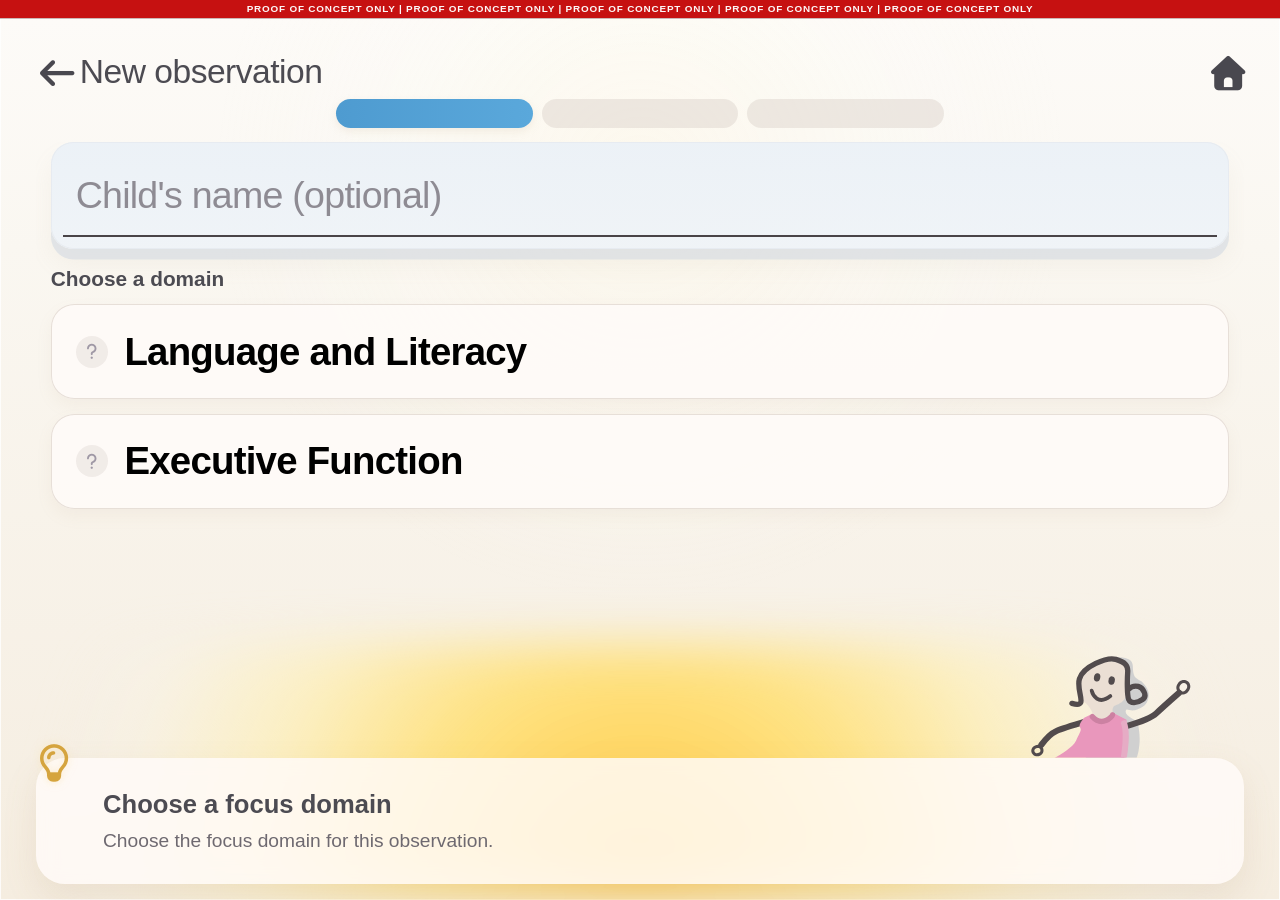
==== commit 5c4a4f71: "Multi select elements" ====
--- a/observation.html
+++ b/observation.html
@@ -15,6 +15,9 @@
   <link rel="stylesheet" href="styles.css">
 </head>
 <body data-page="observation" data-step="domains">
+  <div class="poc-banner" role="note" aria-label="Proof of concept notice">
+    <span class="poc-banner__text">PROOF OF CONCEPT ONLY | PROOF OF CONCEPT ONLY | PROOF OF CONCEPT ONLY | PROOF OF CONCEPT ONLY | PROOF OF CONCEPT ONLY</span>
+  </div>
   <main class="page-shell">
     <section class="device-frame" aria-label="New observation">
       <div class="screen">
@@ -25,6 +28,10 @@
                 <div class="observation-context">
                   <button class="back-button" id="observation-back-button" type="button" aria-label="Go back">
                     <i class="fa-solid fa-arrow-left" aria-hidden="true"></i>
+                  </button>
+                  <h1 class="observation-context__title" id="observation-context-title">New observation</h1>
+                  <button class="home-button" id="observation-home-button" type="button" aria-label="Go to homepage">
+                    <i class="fa-solid fa-house" aria-hidden="true"></i>
                   </button>
                 </div>
                 <div class="observation-progress">
@@ -56,6 +63,11 @@
                     <h3 id="domain-options-title">Choose a domain</h3>
                   </div>
                   <div class="selection-list" id="domain-options"></div>
+                  <div class="cta-wrap">
+                    <button class="start-button" id="next-step-button" type="button" hidden>
+                      <span>Next</span>
+                    </button>
+                  </div>
                 </section>
               </section>
             </div>
@@ -81,11 +93,6 @@
             </div>
           </article>
 
-          <div class="cta-wrap">
-            <button class="start-button" id="next-step-button" type="button" hidden>
-              <span>Next</span>
-            </button>
-          </div>
         </section>
       </div>
     </section>
--- a/styles.css
+++ b/styles.css
@@ -1,4 +1,11 @@
 :root {
+  --poc-banner-height: 1.1rem;
+  --screen-pad: clamp(0.95rem, 2.8vw, 2.6rem);
+  --layout-gap: clamp(0.7rem, 1.8vh, 1.35rem);
+  --options-gap: clamp(0.75rem, 1.7vh, 1.2rem);
+  --option-col-min: clamp(16rem, 30vw, 24rem);
+  --option-row-min: clamp(5.4rem, 10vh, 8rem);
+  --tip-zone-min: clamp(9rem, 22vh, 13.5rem);
   --bg: #f2eeeb;
   --frame: #f8f5f2;
   --frame-border: #d8d1cc;
@@ -37,6 +44,7 @@
 }
 
 body {
+  padding-top: var(--poc-banner-height);
   font-family: var(--title-font);
   background:
     radial-gradient(circle at 50% -18%, rgba(255, 245, 212, 0.28), rgba(255, 249, 235, 0.12) 34%, rgba(255, 255, 255, 0) 62%),
@@ -44,6 +52,35 @@
   color: var(--text);
 }
 
+.poc-banner {
+  position: fixed;
+  top: 0;
+  left: 0;
+  right: 0;
+  height: var(--poc-banner-height);
+  background: #c61111;
+  color: #fff;
+  display: flex;
+  align-items: center;
+  overflow: hidden;
+  z-index: 1000;
+  box-shadow: 0 1px 0 rgba(80, 0, 0, 0.28);
+}
+
+.poc-banner__text {
+  display: block;
+  width: 100%;
+  white-space: nowrap;
+  overflow: hidden;
+  font-size: 0.62rem;
+  line-height: 1;
+  font-weight: 800;
+  letter-spacing: 0.08em;
+  text-transform: uppercase;
+  text-align: center;
+  opacity: 0.97;
+}
+
 button {
   font: inherit;
 }
@@ -54,7 +91,7 @@
 }
 
 .page-shell {
-  min-height: 100vh;
+  min-height: calc(100vh - var(--poc-banner-height));
   padding: 0;
 }
 
@@ -63,8 +100,9 @@
 }
 
 .screen {
-  min-height: 100vh;
-  padding: clamp(1.5rem, 4vw, 2.6rem);
+  min-height: calc(100vh - var(--poc-banner-height));
+  height: calc(100vh - var(--poc-banner-height));
+  padding: var(--screen-pad);
   padding-bottom: 0;
   border-radius: 0;
   border: 0;
@@ -75,7 +113,7 @@
     inset 0 0 0 1px rgba(255, 255, 255, 0.8);
   display: grid;
   grid-template-rows: auto auto minmax(0, 1fr) auto;
-  gap: clamp(1rem, 2vw, 1.6rem);
+  gap: var(--layout-gap);
   position: relative;
   overflow: hidden;
 }
@@ -107,20 +145,20 @@
   min-height: 0;
   display: grid;
   grid-template-rows: auto auto minmax(0, 1fr);
-  gap: clamp(1rem, 2.2vw, 1.45rem);
+  gap: clamp(0.5rem, 1.3vw, 0.85rem);
 }
 
 .observation-topbar {
   display: grid;
   grid-template-rows: auto auto;
-  gap: 0.85rem;
-  padding-bottom: 1rem;
-  border-bottom: 1px solid rgba(228, 220, 213, 0.92);
+  gap: 0.45rem;
+  padding-bottom: 0;
 }
 
 .observation-context {
   display: flex;
   align-items: center;
+  gap: 0.4rem;
   min-height: 2.35rem;
 }
 
@@ -139,18 +177,15 @@
 .observation-progress {
   display: grid;
   justify-items: center;
-  gap: 0.65rem;
+  gap: 0.2rem;
 }
 
 .observation-progress__label {
-  margin: 0;
-  font-size: clamp(1.25rem, 2.4vw, 1.75rem);
-  line-height: 1.05;
-  font-weight: 500;
-  letter-spacing: -0.03em;
-}
-
-.back-button {
+  display: none;
+}
+
+.back-button,
+.home-button {
   justify-self: start;
   width: 2.35rem;
   height: 2.35rem;
@@ -164,14 +199,17 @@
   cursor: pointer;
 }
 
-.back-button i {
+.home-button {
+  margin-left: auto;
+}
+
+.back-button i,
+.home-button i {
   display: block;
 }
 
 .observation-intro {
-  display: flex;
-  justify-content: center;
-  padding-top: clamp(0.25rem, 0.9vw, 0.5rem);
+  display: none;
 }
 
 .observation-intro h2,
@@ -196,7 +234,7 @@
 }
 
 .observation-breadcrumbs {
-  min-height: 2.3rem;
+  min-height: 0;
   width: 100%;
   display: flex;
   flex-wrap: wrap;
@@ -208,11 +246,11 @@
   display: inline-flex;
   align-items: center;
   max-width: min(100%, 24rem);
-  padding: 0.38rem 0.78rem;
+  padding: 0.65rem 1.1rem;
   border-radius: 999px;
   background: var(--chip-bg, linear-gradient(90deg, #4e9bd0 0%, #5aa8db 100%));
   color: #fff;
-  font-size: clamp(0.8rem, 1.3vw, 0.95rem);
+  font-size: clamp(0.94rem, 1.45vw, 1.12rem);
   line-height: 1.2;
   font-weight: 700;
   letter-spacing: 0.01em;
@@ -223,29 +261,50 @@
 }
 
 .stepper {
-  width: min(100%, 22rem);
+  width: min(100%, 38rem);
   display: flex;
   justify-content: center;
-  gap: 0.28rem;
+  gap: 0.55rem;
+  flex-wrap: nowrap;
 }
 
 .stepper__item {
   flex: 1 1 0;
+  min-width: 0;
 }
 
 .stepper__chip {
-  display: none;
-}
-
-.stepper__line {
-  height: 0.82rem;
+  width: 100%;
+  min-height: 1.8rem;
+  padding: 0.28rem 0.76rem;
+  border: 0;
   border-radius: 999px;
   background: rgba(221, 212, 205, 0.72);
-}
-
-.stepper__item.is-complete .stepper__line,
-.stepper__item.is-active .stepper__line {
+  color: transparent;
+  font-size: clamp(0.9rem, 1.4vw, 1.06rem);
+  line-height: 1.1;
+  font-weight: 700;
+  white-space: nowrap;
+  overflow: hidden;
+  text-overflow: ellipsis;
+  cursor: pointer;
+}
+
+.stepper__item.is-locked .stepper__chip {
+  cursor: default;
+  opacity: 0.68;
+}
+
+.stepper__chip:focus-visible {
+  outline: 3px solid rgba(77, 155, 231, 0.35);
+  outline-offset: 2px;
+}
+
+.stepper__item.is-complete .stepper__chip,
+.stepper__item.is-active .stepper__chip,
+.stepper__item.is-filled .stepper__chip {
   background: var(--step-color, linear-gradient(90deg, #e9c467 0%, #f0d692 100%));
+  color: #fff;
   box-shadow: 0 0.2rem 0.5rem rgba(200, 180, 145, 0.18);
 }
 
@@ -254,7 +313,10 @@
   padding: 0;
   display: grid;
   align-content: start;
-  gap: 3.0rem;
+  gap: var(--layout-gap);
+  overflow: auto;
+  overscroll-behavior: contain;
+  scrollbar-gutter: stable both-edges;
 }
 
 .child-name-field {
@@ -300,7 +362,7 @@
 
 .selection-group {
   display: grid;
-  margin-top: 0.65rem;
+  margin-top: 0;
   gap: 0.85rem;
 }
 
@@ -327,7 +389,41 @@
 
 .selection-list {
   display: grid;
-  gap: 0.8rem;
+  min-height: 0;
+  gap: var(--options-gap);
+  align-content: start;
+  grid-auto-rows: minmax(var(--option-row-min), auto);
+}
+
+.selection-list[data-layer="domains"],
+.selection-list[data-layer="subdomains"],
+.selection-list[data-layer="elements"] {
+  grid-template-columns: minmax(0, 1fr);
+}
+
+.behaviour-track {
+  display: grid;
+  gap: 0.35rem;
+}
+
+.behaviour-track + .behaviour-track {
+  margin-top: 0.2rem;
+}
+
+.behaviour-track__label {
+  margin: 0;
+  text-align: center;
+  font-size: clamp(1.25rem, 2.4vw, 1.95rem);
+  line-height: 1.1;
+  font-weight: 500;
+  letter-spacing: -0.02em;
+}
+
+.behaviour-track__empty {
+  margin: 0;
+  text-align: center;
+  color: var(--muted);
+  font-size: 0.95rem;
 }
 
 .behaviour-carousel {
@@ -353,8 +449,7 @@
     0 0.35rem 0.8rem rgba(167, 145, 120, 0.11);
 }
 
-.behaviour-carousel__nav:focus-visible,
-.behaviour-card__select:focus-visible {
+.behaviour-carousel__nav:focus-visible {
   outline: 3px solid rgba(77, 155, 231, 0.35);
   outline-offset: 2px;
 }
@@ -394,19 +489,21 @@
 
 .behaviour-card {
   border-radius: 1.45rem;
-  height: 10.5rem;
-  padding: 0.72rem 0.7rem 0.78rem;
+  height: 10.2rem;
+  padding: 0.72rem 0.78rem 0.76rem;
   background: rgba(255, 252, 249, 0.92);
   box-shadow:
     inset 0 0 0 1px rgba(231, 223, 215, 0.98),
     0 0.65rem 1.2rem rgba(171, 145, 118, 0.1);
   display: grid;
-  grid-template-rows: 1fr auto;
+  grid-template-rows: auto 1fr;
   align-content: start;
-  gap: 0.35rem;
+  gap: 0.45rem;
   transform: scale(0.95);
   opacity: 0.86;
+  cursor: pointer;
   transition: transform 180ms ease, opacity 180ms ease, box-shadow 180ms ease;
+  text-align: center;
 }
 
 .behaviour-carousel__item--active .behaviour-card {
@@ -417,73 +514,46 @@
     0 0.9rem 1.35rem rgba(171, 145, 118, 0.16);
 }
 
-.behaviour-card.is-pinned {
+.behaviour-card.is-selected {
   box-shadow:
     inset 0 0 0 2px rgba(109, 189, 107, 0.55),
     0 0.7rem 1.2rem rgba(120, 173, 112, 0.2);
 }
 
 .behaviour-card h4,
+.behaviour-card__title,
 .behaviour-card__description {
   margin: 0;
 }
 
-.behaviour-card h4 {
-  font-size: clamp(0.82rem, 1.35vw, 1rem);
-  line-height: 1.25;
+.behaviour-card h4,
+.behaviour-card__title {
+  font-size: clamp(1.26rem, 2.05vw, 1.55rem);
+  line-height: 1.12;
+  font-weight: 700;
   letter-spacing: -0.015em;
 }
 
 .behaviour-card__description {
-  font-size: clamp(0.74rem, 1.2vw, 0.88rem);
-  line-height: 1.32;
+  font-size: clamp(0.84rem, 1.15vw, 0.94rem);
+  line-height: 1.18;
   color: #5f5960;
-  display: -webkit-box;
-  -webkit-line-clamp: 4;
-  -webkit-box-orient: vertical;
+  white-space: nowrap;
   overflow: hidden;
-}
-
-.behaviour-card__select {
-  justify-self: start;
-  margin-top: 0.12rem;
-  border: 0;
-  width: 1.85rem;
-  height: 1.85rem;
-  border-radius: 50%;
-  padding: 0;
-  background: rgba(239, 233, 226, 0.96);
-  color: #8b8186;
-  cursor: pointer;
-  box-shadow:
-    inset 0 -0.1rem 0 rgba(198, 183, 168, 0.35),
-    0 0.28rem 0.55rem rgba(152, 131, 108, 0.16);
-  display: grid;
-  place-items: center;
-}
-
-.behaviour-card__select i {
-  font-size: 0.76rem;
-  line-height: 1;
-}
-
-.behaviour-card__select.is-selected {
-  background: #6bba66;
-  color: #fff;
-  box-shadow:
-    inset 0 -0.1rem 0 rgba(58, 106, 78, 0.24),
-    0 0.32rem 0.7rem rgba(99, 152, 99, 0.22);
+  text-overflow: ellipsis;
 }
 
 .selection-option {
   width: 100%;
   border: 0;
-  border-radius: 1.25rem;
-  padding: 1rem 1.15rem;
+  border-radius: 1.45rem;
+  min-height: 0;
+  height: 100%;
+  padding: clamp(1rem, 1.9vw, 1.45rem) clamp(1.05rem, 2vw, 1.55rem);
   display: grid;
   grid-template-columns: auto 1fr;
   align-items: center;
-  gap: 0.9rem;
+  gap: 1.05rem;
   text-align: left;
   background: rgba(255, 252, 250, 0.84);
   box-shadow:
@@ -528,7 +598,7 @@
 .selection-option__content {
   min-width: 0;
   display: grid;
-  gap: 0.12rem;
+  gap: 0.2rem;
 }
 
 .selection-option__title,
@@ -537,16 +607,22 @@
 }
 
 .selection-option__title {
-  font-size: clamp(1rem, 1.8vw, 1.2rem);
-  line-height: 1.15;
+  font-size: clamp(2rem, 3.4vw, 2.4rem);
+  line-height: 1.1;
   font-weight: 800;
   letter-spacing: -0.02em;
+  white-space: nowrap;
+  overflow: hidden;
+  text-overflow: ellipsis;
 }
 
 .selection-option__hint {
   font-size: clamp(0.84rem, 1.25vw, 0.96rem);
-  line-height: 1.3;
+  line-height: 1.25;
   color: var(--muted);
+  white-space: nowrap;
+  overflow: hidden;
+  text-overflow: ellipsis;
 }
 
 .selection-option__chevron {
@@ -611,14 +687,14 @@
   width: 3rem;
   height: 3rem;
   border: 0;
-  border-radius: 1rem;
   display: inline-grid;
   place-items: center;
-  background: rgba(241, 233, 227, 0.95);
-  box-shadow: inset 0 -2px 0 rgba(223, 212, 202, 0.65);
+  border-radius: 0;
+  background: transparent;
+  box-shadow: none;
   cursor: pointer;
   color: #777176;
-  font-size: 1.15rem;
+  font-size: 1.45rem;
 }
 
 .menu-button i {
@@ -709,8 +785,12 @@
 .sessions__list {
   min-height: 0;
   display: grid;
-  grid-template-rows: repeat(5, minmax(0, 1fr));
+  align-content: start;
+  grid-auto-rows: minmax(clamp(5rem, 8.5vh, 6.2rem), auto);
   gap: clamp(0.5rem, 1vw, 0.75rem);
+  overflow: auto;
+  overscroll-behavior: contain;
+  scrollbar-gutter: stable;
 }
 
 .session-empty {
@@ -927,6 +1007,7 @@
   gap: 0;
   align-self: end;
   padding-top: var(--tip-top-offset);
+  min-height: var(--tip-zone-min);
 }
 
 .action-panel::before {
@@ -953,8 +1034,7 @@
   z-index: 3;
 }
 
-.tip-card,
-.cta-wrap {
+.tip-card {
   position: relative;
   z-index: 1;
   background: var(--surface);
@@ -976,17 +1056,16 @@
 }
 
 .tip-card__icon {
-  width: 4.5rem;
-  height: 4.5rem;
-  border-radius: 1.3rem;
+  width: auto;
+  height: auto;
+  border-radius: 0;
   display: grid;
   place-items: center;
   align-self: start;
   transform: translateY(-0.4rem);
-  background:
-    radial-gradient(circle at 50% 40%, rgba(255, 247, 213, 0.9), rgba(249, 240, 219, 0.2) 65%, transparent 70%);
+  background: none;
   color: #d5a43e;
-  font-size: 2rem;
+  font-size: 2.35rem;
 }
 
 .tip-card__icon i {
@@ -1025,20 +1104,19 @@
 
 .cta-wrap {
   display: none;
-  border-radius: 0 0 1.8rem 1.8rem;
 }
 
 body[data-page="observation"] .cta-wrap {
   display: flex;
-  justify-content: flex-end;
+  justify-content: center;
   align-items: center;
-  min-height: 5.6rem;
-  padding: 0.85rem 1rem 1.1rem;
+  margin-top: 0.55rem;
+  padding: 0.35rem 0 0.2rem;
 }
 
 body[data-page="observation"] .tip-card,
 body[data-page="home"] .tip-card {
-  border-radius: 1.8rem 1.8rem 0 0;
+  border-radius: 1.8rem;
   padding: clamp(1.2rem, 2.2vw, 1.7rem);
   padding-top: clamp(1.35rem, 2.5vw, 1.9rem);
   padding-left: clamp(2.9rem, 6vw, 4.2rem);
@@ -1050,13 +1128,11 @@
   position: absolute;
   top: 0;
   left: 0;
-  width: clamp(3.7rem, 7vw, 4.7rem);
-  height: clamp(3.7rem, 7vw, 4.7rem);
-  transform: translate(-24%, -30%);
-  border-radius: 1.15rem;
-  box-shadow:
-    0 0.35rem 0.8rem rgba(200, 170, 120, 0.2),
-    inset 0 0 0 1px rgba(255, 249, 226, 0.8);
+  width: auto;
+  height: auto;
+  transform: translate(-12%, -35%);
+  border-radius: 0;
+  box-shadow: none;
 }
 
 body[data-page="observation"] .tip-card__content,
@@ -1160,8 +1236,13 @@
 }
 
 @media (min-width: 900px) {
+  :root {
+    --option-col-min: clamp(18rem, 26vw, 25rem);
+    --option-row-min: clamp(5.8rem, 10.5vh, 8.4rem);
+  }
   .screen {
-    min-height: 100vh;
+    min-height: calc(100vh - var(--poc-banner-height));
+    height: calc(100vh - var(--poc-banner-height));
     grid-template-rows: auto 1fr auto;
   }
 
@@ -1178,7 +1259,13 @@
   }
 
   .observation-shell {
-    max-width: 68rem;
+    max-width: none;
+  }
+
+  .selection-list[data-layer="domains"],
+  .selection-list[data-layer="subdomains"],
+  .selection-list[data-layer="elements"] {
+    grid-template-columns: minmax(0, 1fr);
   }
 
   .sessions__list {
@@ -1199,10 +1286,35 @@
   }
 }
 
+@media (min-width: 900px) and (max-height: 820px) {
+  :root {
+    --layout-gap: clamp(0.55rem, 1.3vh, 0.95rem);
+    --options-gap: clamp(0.55rem, 1.2vh, 0.9rem);
+    --option-row-min: clamp(5rem, 9.4vh, 6.8rem);
+    --tip-zone-min: clamp(8.4rem, 20vh, 11.5rem);
+  }
+
+  .selection-list[data-layer="domains"],
+  .selection-list[data-layer="subdomains"],
+  .selection-list[data-layer="elements"] {
+    grid-template-columns: minmax(0, 1fr);
+  }
+}
+
 @media (max-width: 699px) {
+  :root {
+    --screen-pad: 0.95rem;
+    --layout-gap: 0.85rem;
+    --options-gap: 0.75rem;
+    --option-col-min: 100%;
+    --option-row-min: clamp(5.1rem, 9vh, 6.2rem);
+    --tip-zone-min: clamp(8rem, 18vh, 10rem);
+  }
+
   .screen {
-    min-height: 100vh;
-    padding: 0.95rem;
+    min-height: calc(100vh - var(--poc-banner-height));
+    height: calc(100vh - var(--poc-banner-height));
+    padding: var(--screen-pad);
     padding-bottom: 0;
   }
 
@@ -1217,6 +1329,7 @@
   .menu-button {
     width: 2.6rem;
     height: 2.6rem;
+    font-size: 1.35rem;
   }
 
   .hero__orb {
@@ -1241,12 +1354,25 @@
     font-size: 1.8rem;
   }
 
+  .home-button {
+    width: 2.1rem;
+    height: 2.1rem;
+    font-size: 1.8rem;
+  }
+
   .observation-context__title {
     font-size: 1.1rem;
   }
 
   .stepper {
-    width: min(100%, 18rem);
+    width: 100%;
+    gap: 0.38rem;
+  }
+
+  .stepper__chip {
+    min-height: 1.55rem;
+    padding: 0.2rem 0.52rem;
+    font-size: 0.84rem;
   }
 
   .observation-progress__label {
@@ -1269,13 +1395,18 @@
   }
 
   .selection-option {
-    padding: 0.9rem 0.95rem;
-    gap: 0.75rem;
+    padding: 1.05rem 1.05rem;
+    gap: 0.85rem;
   }
 
   .selection-option__mark {
     width: 1.75rem;
     height: 1.75rem;
+  }
+
+  .observation-breadcrumb {
+    padding: 0.55rem 0.9rem;
+    font-size: 0.92rem;
   }
 
   .sessions__list {
@@ -1326,12 +1457,13 @@
     gap: 0.75rem;
     grid-template-columns: auto 1fr;
     padding: 0.9rem;
-    border-radius: 1.4rem 1.4rem 0 0;
+    border-radius: 1.4rem;
   }
 
   .tip-card__icon {
-    width: 3.5rem;
-    height: 3.5rem;
-  }
-
-}
+    width: auto;
+    height: auto;
+    font-size: 2rem;
+  }
+
+}
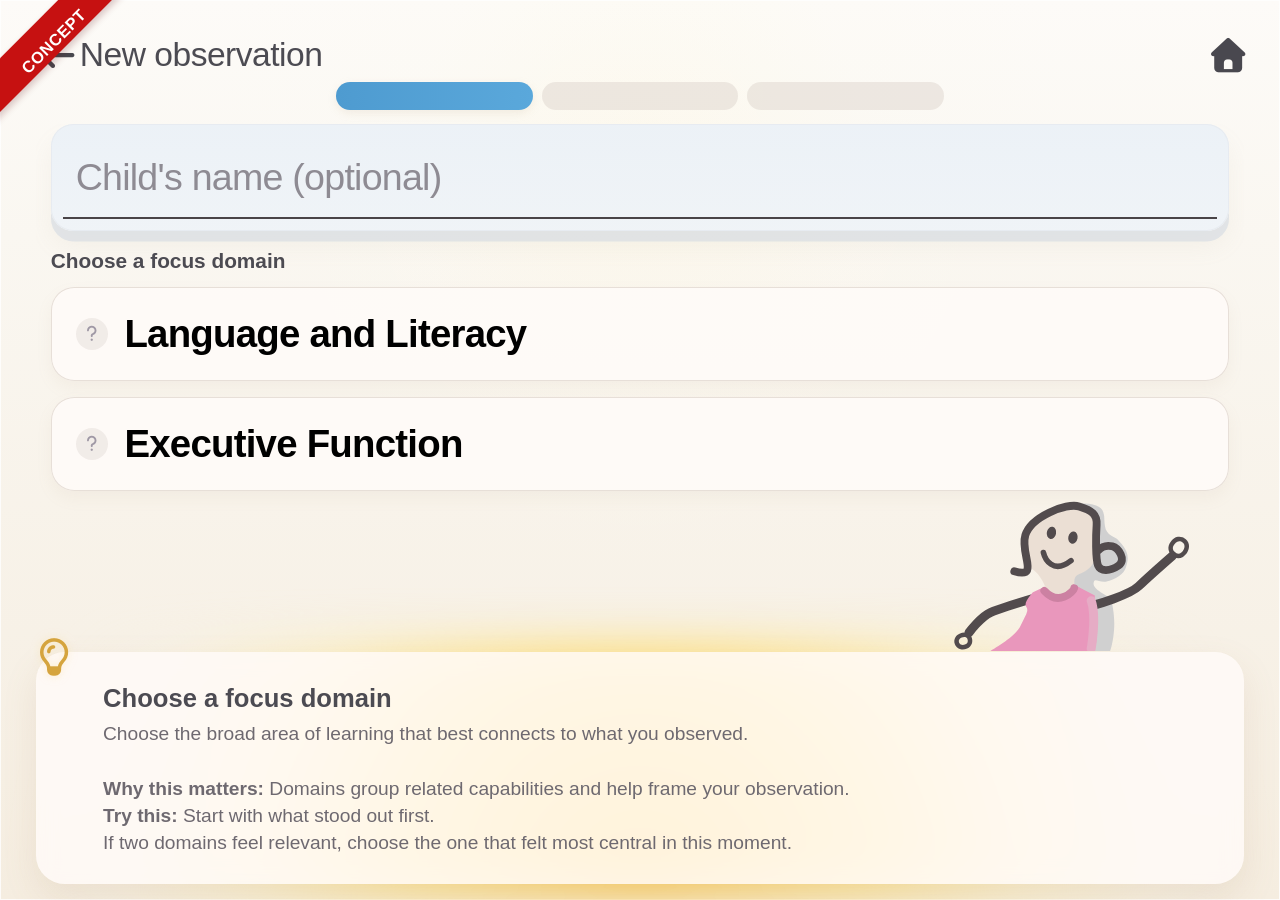
==== commit 3e3d042c: "Updated CONCEPT tag. Added no-index/no-robots" ====
--- a/observation.html
+++ b/observation.html
@@ -3,6 +3,8 @@
 <head>
   <meta charset="UTF-8">
   <meta name="viewport" content="width=device-width, initial-scale=1.0">
+  <meta name="robots" content="noindex, nofollow, noarchive, nosnippet, noimageindex">
+  <meta name="googlebot" content="noindex, nofollow, noarchive, nosnippet, noimageindex">
   <title>New Observation | Kindergarten Learning Progressions Toolkit</title>
   <meta name="theme-color" content="#f9f6f3">
   <meta name="apple-mobile-web-app-capable" content="yes">
@@ -16,7 +18,7 @@
 </head>
 <body data-page="observation" data-step="domains">
   <div class="poc-banner" role="note" aria-label="Proof of concept notice">
-    <span class="poc-banner__text">PROOF OF CONCEPT ONLY | PROOF OF CONCEPT ONLY | PROOF OF CONCEPT ONLY | PROOF OF CONCEPT ONLY | PROOF OF CONCEPT ONLY</span>
+    <span class="poc-banner__text">CONCEPT</span>
   </div>
   <main class="page-shell">
     <section class="device-frame" aria-label="New observation">
--- a/styles.css
+++ b/styles.css
@@ -1,5 +1,5 @@
 :root {
-  --poc-banner-height: 1.1rem;
+  --poc-banner-height: 0rem;
   --screen-pad: clamp(0.95rem, 2.8vw, 2.6rem);
   --layout-gap: clamp(0.7rem, 1.8vh, 1.35rem);
   --options-gap: clamp(0.75rem, 1.7vh, 1.2rem);
@@ -44,7 +44,7 @@
 }
 
 body {
-  padding-top: var(--poc-banner-height);
+  padding-top: 0;
   font-family: var(--title-font);
   background:
     radial-gradient(circle at 50% -18%, rgba(255, 245, 212, 0.28), rgba(255, 249, 235, 0.12) 34%, rgba(255, 255, 255, 0) 62%),
@@ -56,29 +56,41 @@
   position: fixed;
   top: 0;
   left: 0;
-  right: 0;
-  height: var(--poc-banner-height);
+  width: 9.2rem;
+  height: 9.2rem;
+  color: #fff;
+  display: block;
+  overflow: hidden;
+  z-index: 100;
+  pointer-events: none;
+}
+
+.poc-banner::before {
+  content: "";
+  position: absolute;
+  top: 0.95rem;
+  left: -3.8rem;
+  width: 14rem;
+  height: 2.35rem;
   background: #c61111;
-  color: #fff;
-  display: flex;
-  align-items: center;
-  overflow: hidden;
-  z-index: 1000;
-  box-shadow: 0 1px 0 rgba(80, 0, 0, 0.28);
+  transform: rotate(-45deg);
+  transform-origin: center;
+  box-shadow: 0 0.22rem 0.45rem rgba(86, 11, 11, 0.22);
 }
 
 .poc-banner__text {
-  display: block;
-  width: 100%;
-  white-space: nowrap;
-  overflow: hidden;
-  font-size: 0.62rem;
+  position: absolute;
+  top: 2.05rem;
+  left: 0.72rem;
+  width: 5.2rem;
+  font-size: 1.02rem;
   line-height: 1;
   font-weight: 800;
-  letter-spacing: 0.08em;
+  letter-spacing: 0.03em;
   text-transform: uppercase;
   text-align: center;
-  opacity: 0.97;
+  transform: rotate(-45deg);
+  transform-origin: center;
 }
 
 button {
@@ -1029,7 +1041,7 @@
   right: clamp(1.2rem, 3vw, 2.7rem);
   top: var(--tip-top-offset);
   transform: translateY(-100%);
-  width: clamp(7.5rem, 18vw, 10rem);
+  width: clamp(10rem, 24vw, 14rem);
   height: auto;
   z-index: 3;
 }
@@ -1155,7 +1167,7 @@
 body[data-page="observation"] .tip-card__body,
 body[data-page="home"] .tip-card__body {
   font-size: clamp(1rem, 1.75vw, 1.2rem);
-  line-height: 1.58;
+  line-height: 1.42;
 }
 
 body[data-page="observation"] .start-button[hidden] {
@@ -1235,6 +1247,285 @@
   outline-offset: 3px;
 }
 
+.report-shell {
+  min-height: 0;
+  height: 100%;
+  display: grid;
+  grid-template-rows: auto minmax(0, 1fr);
+  gap: var(--layout-gap);
+  position: relative;
+  overflow: hidden;
+}
+
+body[data-page="report"] .screen {
+  grid-template-rows: minmax(0, 1fr);
+}
+
+.report-content {
+  min-height: 0;
+  overflow: auto;
+  overscroll-behavior: contain;
+  display: grid;
+  align-content: start;
+  gap: var(--layout-gap);
+  padding-right: 0.2rem;
+  padding-bottom: clamp(5.8rem, 14vh, 8.5rem);
+}
+
+.report-print-meta {
+  display: none;
+}
+
+.report-card {
+  border-radius: 1.35rem;
+  padding: clamp(0.95rem, 1.8vw, 1.3rem);
+  background: rgba(255, 251, 248, 0.9);
+  box-shadow:
+    inset 0 0 0 1px rgba(236, 228, 220, 0.96),
+    0 0.45rem 1rem rgba(165, 144, 121, 0.1);
+}
+
+.report-card--progression {
+  background: linear-gradient(180deg, rgba(240, 250, 238, 0.96) 0%, rgba(247, 253, 245, 0.95) 100%);
+  box-shadow:
+    inset 0 0 0 1px rgba(170, 213, 164, 0.9),
+    0 0.45rem 1rem rgba(131, 177, 125, 0.14);
+}
+
+.report-card h2,
+.report-card h3,
+.report-card p {
+  margin: 0;
+}
+
+.report-card h2 {
+  font-size: clamp(1.15rem, 2.1vw, 1.55rem);
+  line-height: 1.22;
+  font-weight: 800;
+  letter-spacing: -0.01em;
+}
+
+.report-card h3 {
+  font-size: clamp(1.04rem, 1.8vw, 1.32rem);
+  line-height: 1.24;
+  font-weight: 700;
+}
+
+.report-card h2 + p,
+.report-card h3 + p {
+  margin-top: 0.5rem;
+}
+
+.report-card p + p {
+  margin-top: 0.75rem;
+}
+
+.report-summary {
+  font-size: clamp(0.96rem, 1.5vw, 1.1rem);
+  line-height: 1.65;
+  color: #58565d;
+}
+
+.report-card p {
+  line-height: 1.62;
+}
+
+.report-track {
+  display: grid;
+  gap: 0.45rem;
+}
+
+.report-actions {
+  display: flex;
+  flex-wrap: wrap;
+  justify-content: flex-start;
+  align-items: center;
+  gap: 0.75rem;
+  padding-bottom: 0.2rem;
+}
+
+.report-celebration {
+  position: absolute;
+  right: 0;
+  bottom: 0;
+  width: clamp(10.5rem, 26vw, 15rem);
+  height: auto;
+  margin: 0;
+  pointer-events: none;
+}
+
+.report-notes {
+  display: grid;
+  gap: 0.75rem;
+}
+
+.report-notes__summary {
+  list-style: none;
+  display: flex;
+  align-items: center;
+  justify-content: space-between;
+  gap: 0.6rem;
+  cursor: pointer;
+}
+
+.report-notes__summary::-webkit-details-marker {
+  display: none;
+}
+
+.report-notes__chevrons {
+  color: #7d7980;
+  font-size: 0.95rem;
+}
+
+.report-notes__chevron--up {
+  display: none;
+}
+
+.report-notes[open] .report-notes__chevron--down {
+  display: none;
+}
+
+.report-notes[open] .report-notes__chevron--up {
+  display: inline-block;
+}
+
+.report-notes__grid {
+  display: grid;
+  grid-template-columns: repeat(2, minmax(0, 1fr));
+  gap: 0.75rem;
+}
+
+.report-field {
+  display: grid;
+  gap: 0.35rem;
+}
+
+.report-field span {
+  font-size: clamp(0.84rem, 1.2vw, 0.96rem);
+  line-height: 1.2;
+  font-weight: 700;
+  color: #67636b;
+}
+
+.report-field input,
+.report-field textarea {
+  width: 100%;
+  border: 0;
+  border-radius: 0.8rem;
+  padding: 0.62rem 0.72rem;
+  background: rgba(255, 255, 255, 0.92);
+  box-shadow: inset 0 0 0 1px rgba(214, 205, 198, 0.95);
+  color: #4c4b52;
+  font: inherit;
+}
+
+.report-field textarea {
+  min-height: 5rem;
+  resize: vertical;
+}
+
+.report-field input:focus-visible,
+.report-field textarea:focus-visible {
+  outline: 3px solid rgba(77, 155, 231, 0.35);
+  outline-offset: 2px;
+}
+
+.report-field--full {
+  grid-column: 1 / -1;
+}
+
+.report-notes__print {
+  display: none;
+  margin-top: 0.4rem;
+}
+
+.report-notes__print p {
+  margin: 0.45rem 0;
+  line-height: 1.6;
+}
+
+.report-notes__print span {
+  white-space: pre-wrap;
+}
+
+.report-action-button {
+  border: 0;
+  border-radius: 999px;
+  min-height: 2.9rem;
+  padding: 0.58rem 0.92rem;
+  display: inline-flex;
+  align-items: center;
+  justify-content: center;
+  gap: 0.58rem;
+  flex: 0 0 auto;
+  width: auto;
+  background: linear-gradient(135deg, #4eb4a0 0%, #7acb77 50%, #98d157 100%);
+  color: #fff;
+  font-size: clamp(0.9rem, 1.25vw, 1rem);
+  font-weight: 700;
+  box-shadow:
+    inset 0 -0.16rem 0 rgba(59, 112, 82, 0.18),
+    0 0.45rem 0.8rem rgba(121, 170, 123, 0.2);
+  cursor: pointer;
+}
+
+.report-action-button--secondary {
+  background: linear-gradient(135deg, #7ca6da 0%, #5f90d0 100%);
+}
+
+.report-action-button:focus-visible {
+  outline: 3px solid rgba(77, 155, 231, 0.5);
+  outline-offset: 2px;
+}
+
+@media print {
+  .poc-banner,
+  .report-actions,
+  .report-celebration,
+  .back-button,
+  .home-button {
+    display: none !important;
+  }
+
+  body {
+    padding-top: 0;
+    background: #fff;
+  }
+
+  .screen {
+    min-height: auto;
+    height: auto;
+    box-shadow: none;
+    background: #fff;
+  }
+
+  .report-content {
+    overflow: visible;
+  }
+
+  .report-print-meta {
+    display: block;
+  }
+
+  .report-shell {
+    display: block;
+    overflow: visible;
+  }
+
+  .report-notes__summary,
+  .report-notes__grid {
+    display: none !important;
+  }
+
+  .report-notes {
+    display: block;
+  }
+
+  .report-notes__print {
+    display: block;
+  }
+}
+
 @media (min-width: 900px) {
   :root {
     --option-col-min: clamp(18rem, 26vw, 25rem);
@@ -1244,6 +1535,10 @@
     min-height: calc(100vh - var(--poc-banner-height));
     height: calc(100vh - var(--poc-banner-height));
     grid-template-rows: auto 1fr auto;
+  }
+
+  body[data-page="report"] .screen {
+    grid-template-rows: minmax(0, 1fr);
   }
 
   .hero {
@@ -1282,7 +1577,7 @@
 
   .action-panel__helper {
     right: clamp(1.8rem, 4vw, 3.2rem);
-    width: clamp(8rem, 14vw, 10.5rem);
+    width: clamp(11rem, 20vw, 15.5rem);
   }
 }
 
@@ -1360,6 +1655,18 @@
     font-size: 1.8rem;
   }
 
+  .report-actions {
+    justify-content: flex-start;
+  }
+
+  .report-notes__grid {
+    grid-template-columns: minmax(0, 1fr);
+  }
+
+  .report-celebration {
+    width: 10.5rem;
+  }
+
   .observation-context__title {
     font-size: 1.1rem;
   }
@@ -1449,7 +1756,7 @@
   }
 
   .action-panel__helper {
-    width: 6.4rem;
+    width: 8.8rem;
     right: 0.6rem;
   }
 
